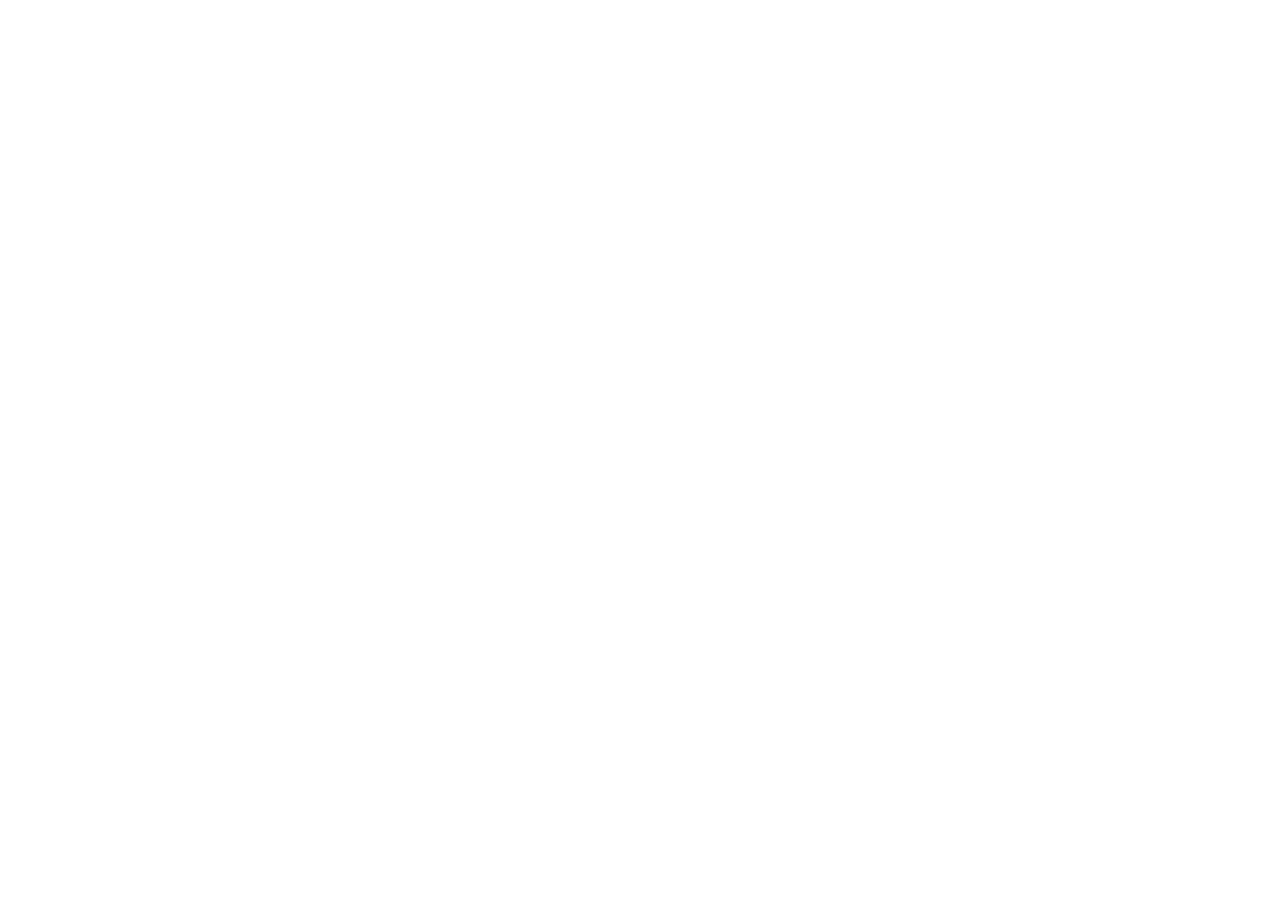
==== Amazon-Clone-Website/index.html @ 2a03a711 "Setting Up Environment" ====
<!DOCTYPE html>
<html lang="en">
<head>
    <meta charset="UTF-8">
    <meta name="viewport" content="width=device-width, initial-scale=1.0">
    <title>Amazon</title>
    <link rel="stylesheet" href="https://cdnjs.cloudflare.com/ajax/libs/font-awesome/6.4.0/css/all.min.css" integrity="sha512-iecdLmaskl7CVkqkXNQ/ZH/XLlvWZOJyj7Yy7tcenmpD1ypASozpmT/E0iPtmFIB46ZmdtAc9eNBvH0H/ZpiBw==" crossorigin="anonymous" referrerpolicy="no-referrer" />
    <link rel="stylesheet" href="style.css">
</head>
<body>
    
</body>
</html>
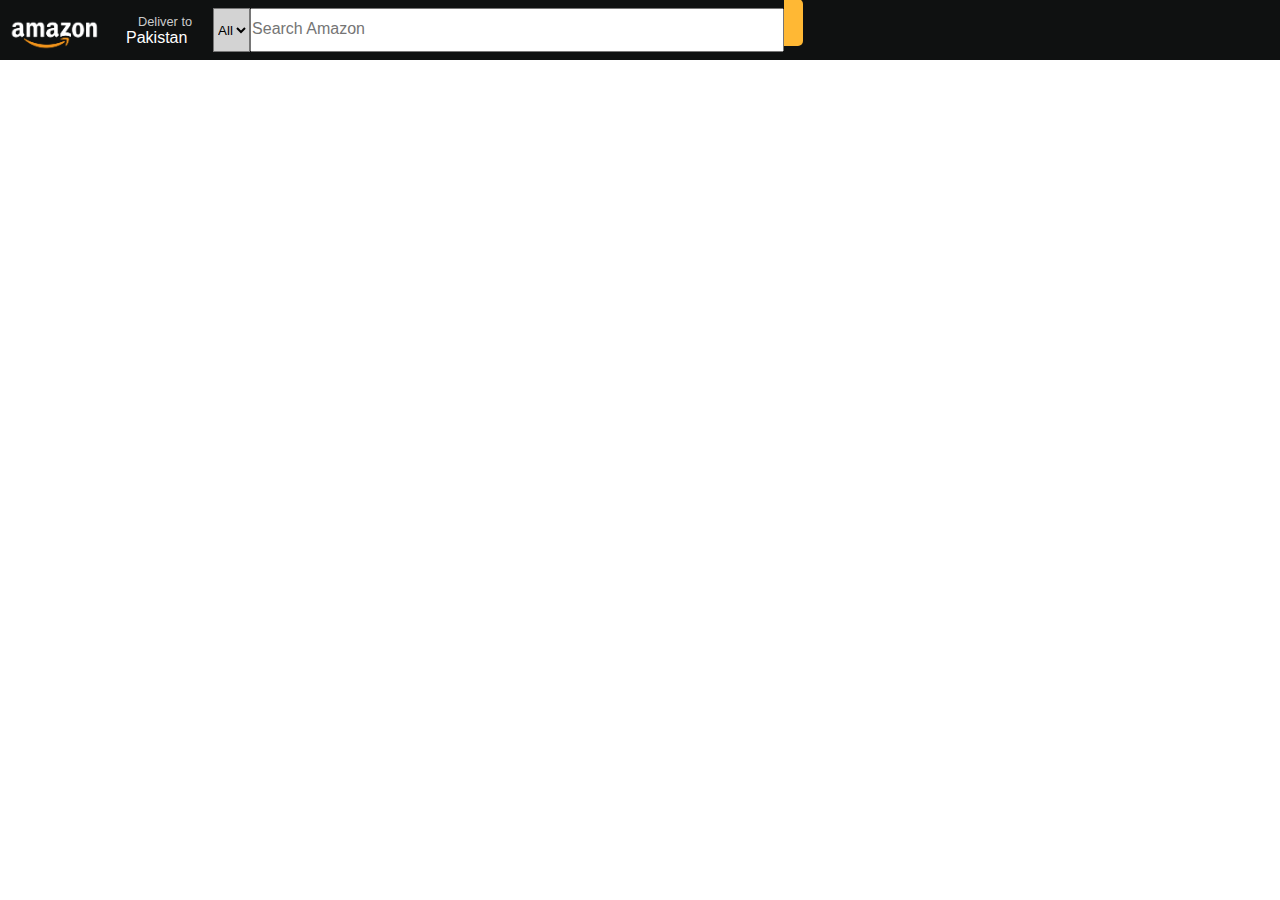
==== commit 19c76adc: "Working on Navbar" ====
--- a/Amazon-Clone-Website/index.html
+++ b/Amazon-Clone-Website/index.html
@@ -8,6 +8,30 @@
     <link rel="stylesheet" href="style.css">
 </head>
 <body>
-    
+    <header>
+        <div class="navbar">
+            <div class="nav-logo border">
+                <div class="logo"></div>
+            </div>
+
+            <div class="nav-address border">
+                <p class="add-first">Deliver to</p>
+                <div class="add-icon">
+                    <i class="fa-solid fa-location-dot"></i>
+                    <p class="add-second">Pakistan</p>
+                </div>
+            </div>
+
+            <div class="nav-search">
+                <select>
+                    <option class="select-search">All</option>
+                </select>
+                <input placeholder="Search Amazon" class="input-search">
+                <div class="search-icon">
+                    <i class="fa-solid fa-magnifying-glass"></i>
+                </div>
+            </div>
+        </div>
+    </header>
 </body>
 </html>--- a/Amazon-Clone-Website/style.css
+++ b/Amazon-Clone-Website/style.css
@@ -0,0 +1,87 @@
+* {
+    margin: 0;
+    font-family: Arial;
+    border: border-box;
+}
+
+.navbar {
+    color: white;
+    height: 60px;
+    background-color: #0f1111;
+    display: flex;
+    align-items: center;
+}
+
+.nav-logo {
+    height: 50px;
+    width: 100px;
+}
+
+.logo {
+    background-image: url(./images/amazon_logo.png);
+    background-size: cover;
+    height: 60px;
+    width: 100%;
+}
+
+.border {
+    border: 1.5px solid transparent;
+}
+
+.border:hover{
+    border: 1.5px solid white;
+}
+
+/* BOX 2 */
+
+.nav-address {
+    margin-left: 20px;
+}
+
+.add-first {
+    color: #cccccc;
+    font-size: 0.8rem;
+    margin-left: 15px;
+}
+
+.add-second {
+    font-size: 1rem;
+    margin-left: 3px;
+}
+
+.add-icon {
+    display: flex;
+    align-items: center;
+}
+
+/* BOX 3 */
+
+.nav-search {
+    display: flex;
+    margin-left: 20px;
+}
+
+select {
+    background-color: lightgray;
+}
+
+.select-search {
+    height: 34px;
+    width: 43px;
+}
+
+.input-search {
+    padding: 7px 10px 10px 0px;
+    height: 23px;
+    width: 520px;
+    font-size: 1rem;   
+}
+
+.fa-magnifying-glass {
+    background-color: #ffb834;
+    color: black;
+    padding: 9.5px;
+    border-top-right-radius: 5px;
+    border-bottom-right-radius: 5px;
+    font-size: 25px;
+}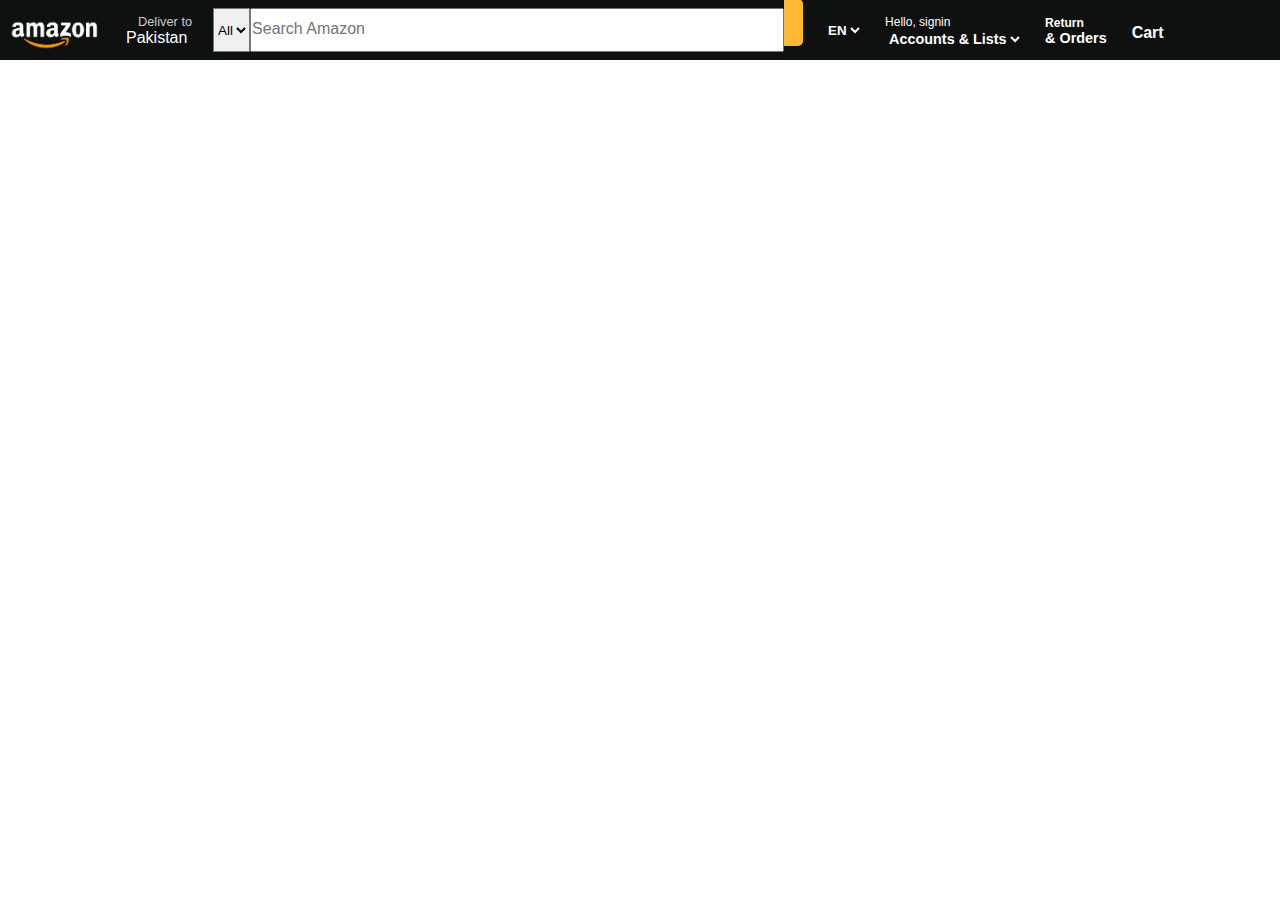
==== commit 78a47868: "Navbar Completed" ====
--- a/Amazon-Clone-Website/index.html
+++ b/Amazon-Clone-Website/index.html
@@ -31,6 +31,29 @@
                     <i class="fa-solid fa-magnifying-glass"></i>
                 </div>
             </div>
+
+            <div class="select-country border">
+                <select>
+                    <option>EN</option>
+                </select>
+            </div>
+
+            <div class="signin border">
+                <p><span>Hello, signin</span></p>
+                <select>
+                    <option>Accounts & Lists</option>
+                </select>
+            </div>
+
+            <div class="orders border">
+                <p><span>Return</span></p>
+                <p>& Orders</p>
+            </div>
+
+            <div class="cart border">
+                <i class="cart-logo fa-solid fa-cart-shopping"></i>
+                <p>Cart</p>
+            </div>
         </div>
     </header>
 </body>
--- a/Amazon-Clone-Website/style.css
+++ b/Amazon-Clone-Website/style.css
@@ -62,7 +62,7 @@
 }
 
 select {
-    background-color: lightgray;
+    background-color: #f0f0f0;
 }
 
 .select-search {
@@ -84,4 +84,65 @@
     border-top-right-radius: 5px;
     border-bottom-right-radius: 5px;
     font-size: 25px;
+}
+
+/* BOX 4 */
+
+.select-country select {
+    height: 29px;
+    background-color: transparent;
+    color: white;
+    font-weight: bold;
+    border: none;
+}
+
+.select-country {
+    margin-left: 20px;
+}
+
+/* BOX 5 */
+
+.signin {
+    margin-left: 20px;
+}
+.signin p span {
+    font-size: 0.75rem;
+}
+
+.signin select {
+    font-size: 0.9rem;
+    font-weight: 600;
+    color: white;
+    background-color: transparent;
+    border: none;
+}
+
+/* BOX 6 */
+.orders {
+    margin-left: 20px;
+}
+.orders p span {
+    font-size: 0.75rem;
+}
+
+.orders p {
+    font-weight: 600;
+    font-size: 0.9rem;
+}
+
+/* BOX 7 */
+
+.cart {
+    display: flex;
+    margin-left: 20px;
+}
+
+.cart-logo {
+    font-size: 1.5rem;
+    margin-right: 3px;
+}
+
+.cart p {
+    margin-top: 6px;
+    font-weight: 600;
 }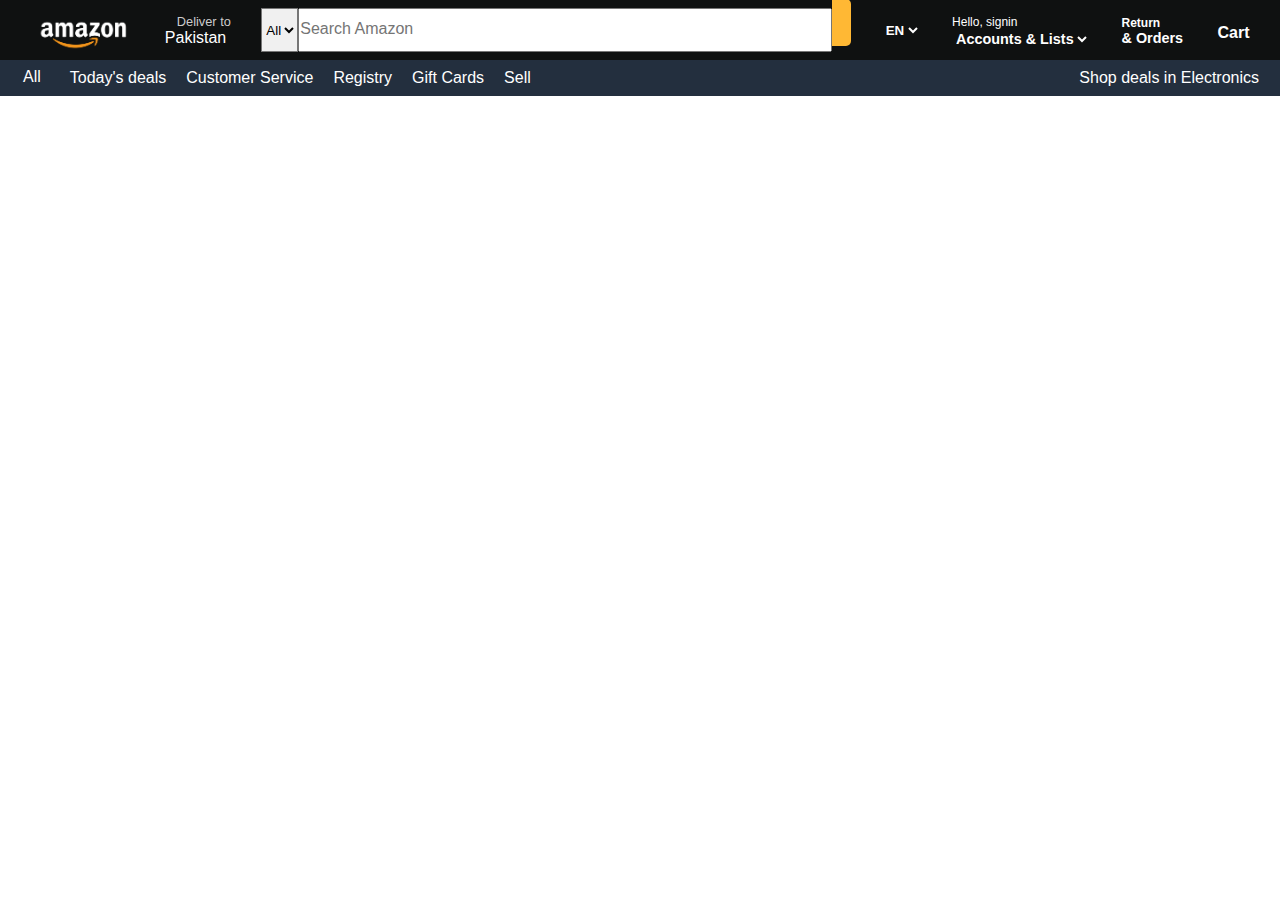
==== commit f867b581: "Panel Completed" ====
--- a/Amazon-Clone-Website/index.html
+++ b/Amazon-Clone-Website/index.html
@@ -55,6 +55,40 @@
                 <p>Cart</p>
             </div>
         </div>
+
+        <div class="panel">
+            <div class="inner-panel-1">
+            <div class="item1 items">
+                <i class="fa-solid fa-bars"></i>
+                <p>All</p>
+            </div>
+
+            <div class="item2 items border">
+                <p>Today's deals</p>
+            </div>
+
+            <div class="item3 items border">
+                <p>Customer Service</p>
+            </div>
+
+            <div class="item4 items border">
+                <p>Registry</p>
+            </div>
+            
+            <div class="item4 items border">
+                <p>Gift Cards</p>
+            </div>
+            
+            <div class="item5 items border">
+                <p>Sell</p>
+            </div>
+        </div>
+        <div class="inner-panel-2">
+            <div class="item6 items border">
+                <p>Shop deals in Electronics</p>
+            </div>
+        </div>
+        </div>
     </header>
 </body>
 </html>--- a/Amazon-Clone-Website/style.css
+++ b/Amazon-Clone-Website/style.css
@@ -10,6 +10,7 @@
     background-color: #0f1111;
     display: flex;
     align-items: center;
+    justify-content: space-evenly;
 }
 
 .nav-logo {
@@ -34,10 +35,6 @@
 
 /* BOX 2 */
 
-.nav-address {
-    margin-left: 20px;
-}
-
 .add-first {
     color: #cccccc;
     font-size: 0.8rem;
@@ -58,7 +55,6 @@
 
 .nav-search {
     display: flex;
-    margin-left: 20px;
 }
 
 select {
@@ -96,15 +92,8 @@
     border: none;
 }
 
-.select-country {
-    margin-left: 20px;
-}
-
 /* BOX 5 */
 
-.signin {
-    margin-left: 20px;
-}
 .signin p span {
     font-size: 0.75rem;
 }
@@ -118,9 +107,7 @@
 }
 
 /* BOX 6 */
-.orders {
-    margin-left: 20px;
-}
+
 .orders p span {
     font-size: 0.75rem;
 }
@@ -134,7 +121,6 @@
 
 .cart {
     display: flex;
-    margin-left: 20px;
 }
 
 .cart-logo {
@@ -145,4 +131,30 @@
 .cart p {
     margin-top: 6px;
     font-weight: 600;
+}
+
+.panel {
+    background-color: #232f3e;
+    color: white;
+    padding: 8px 20px;
+    display: flex;
+    justify-content: space-between;
+}
+
+.inner-panel-1 {
+    display: flex;
+    gap: 15px;
+}
+.item1 {
+    display: flex;
+    margin-right: 10px;
+}
+
+.items p {
+    font-weight: 400;
+    margin-left: 3px;
+}
+
+.item6 {
+    float: right;
 }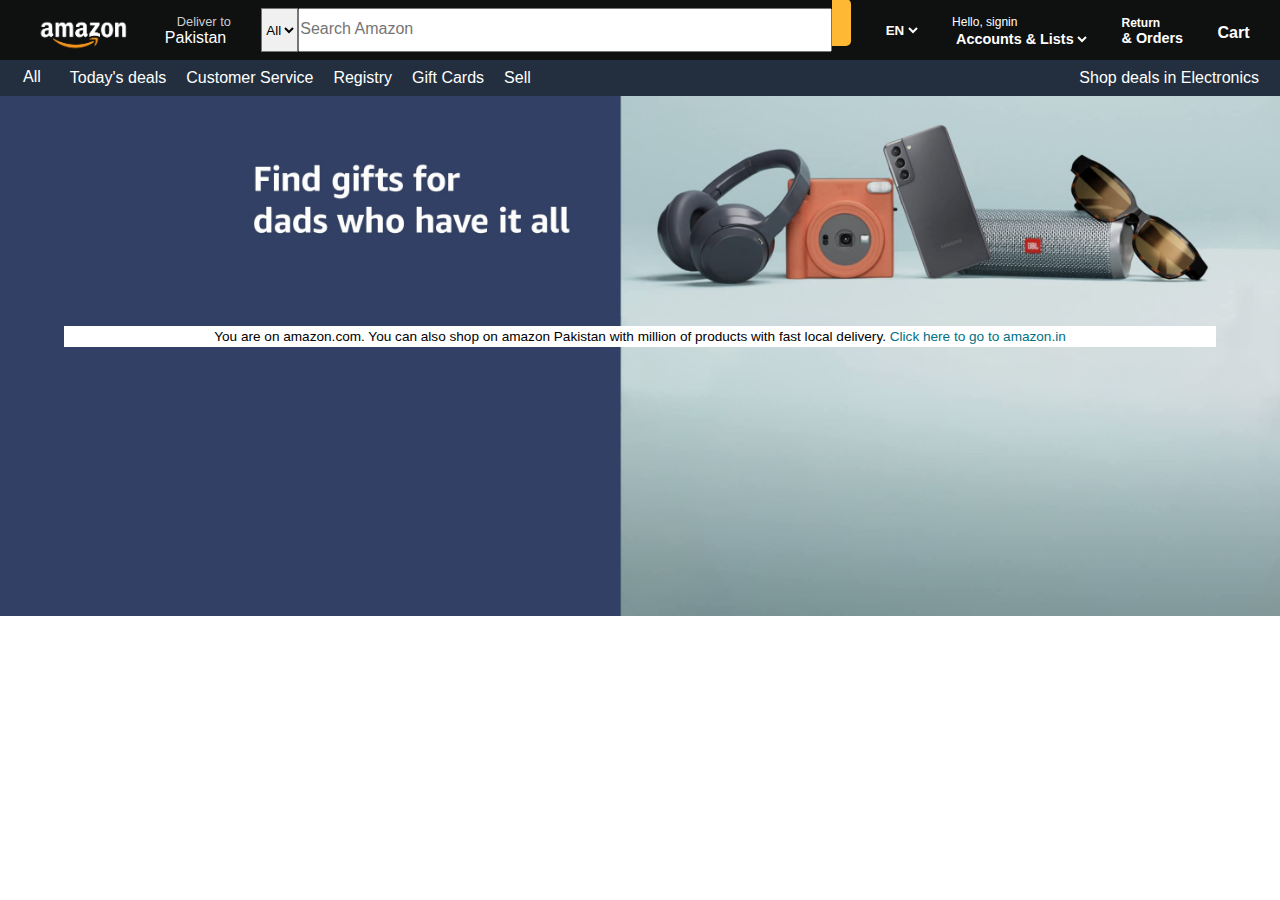
==== commit 56e2b5ca: "hero section completed" ====
--- a/Amazon-Clone-Website/index.html
+++ b/Amazon-Clone-Website/index.html
@@ -90,5 +90,13 @@
         </div>
         </div>
     </header>
+
+    <div class="hero-section">
+        <div class="hero-msg">
+            <div class="msg">
+            <p>You are on amazon.com. You can also shop on amazon Pakistan with million of products with fast local delivery. <a href="https://www.amazon.com/ap/signin?openid.pape.max_auth_age=0&openid.return_to=https%3A%2F%2Fwww.amazon.com%2F%3Fref_%3Dnav_signin&openid.identity=http%3A%2F%2Fspecs.openid.net%2Fauth%2F2.0%2Fidentifier_select&openid.assoc_handle=usflex&openid.mode=checkid_setup&openid.claimed_id=http%3A%2F%2Fspecs.openid.net%2Fauth%2F2.0%2Fidentifier_select&openid.ns=http%3A%2F%2Fspecs.openid.net%2Fauth%2F2.0">Click here to go to amazon.in</a></p>
+        </div>
+        </div>
+    </div>
 </body>
 </html>--- a/Amazon-Clone-Website/style.css
+++ b/Amazon-Clone-Website/style.css
@@ -157,4 +157,34 @@
 
 .item6 {
     float: right;
+}
+
+/* HERO SECTION */
+
+.hero-section {
+    background-image: url("./images/hero_image.jpg");
+    height: 520px;
+    background-size: cover;
+}
+
+.hero-msg {
+    display: flex;
+    align-items: center;    
+    justify-content: center;
+    padding-top: 230px;
+}
+
+.msg {
+    display: flex;
+    align-items: center;    
+    justify-content: center;
+    background-color: white;
+    width: 90%;
+    padding: 3px 0px;
+    font-size: 0.85rem;
+}
+
+.msg a {
+    color: #007185;
+    text-decoration: none;
 }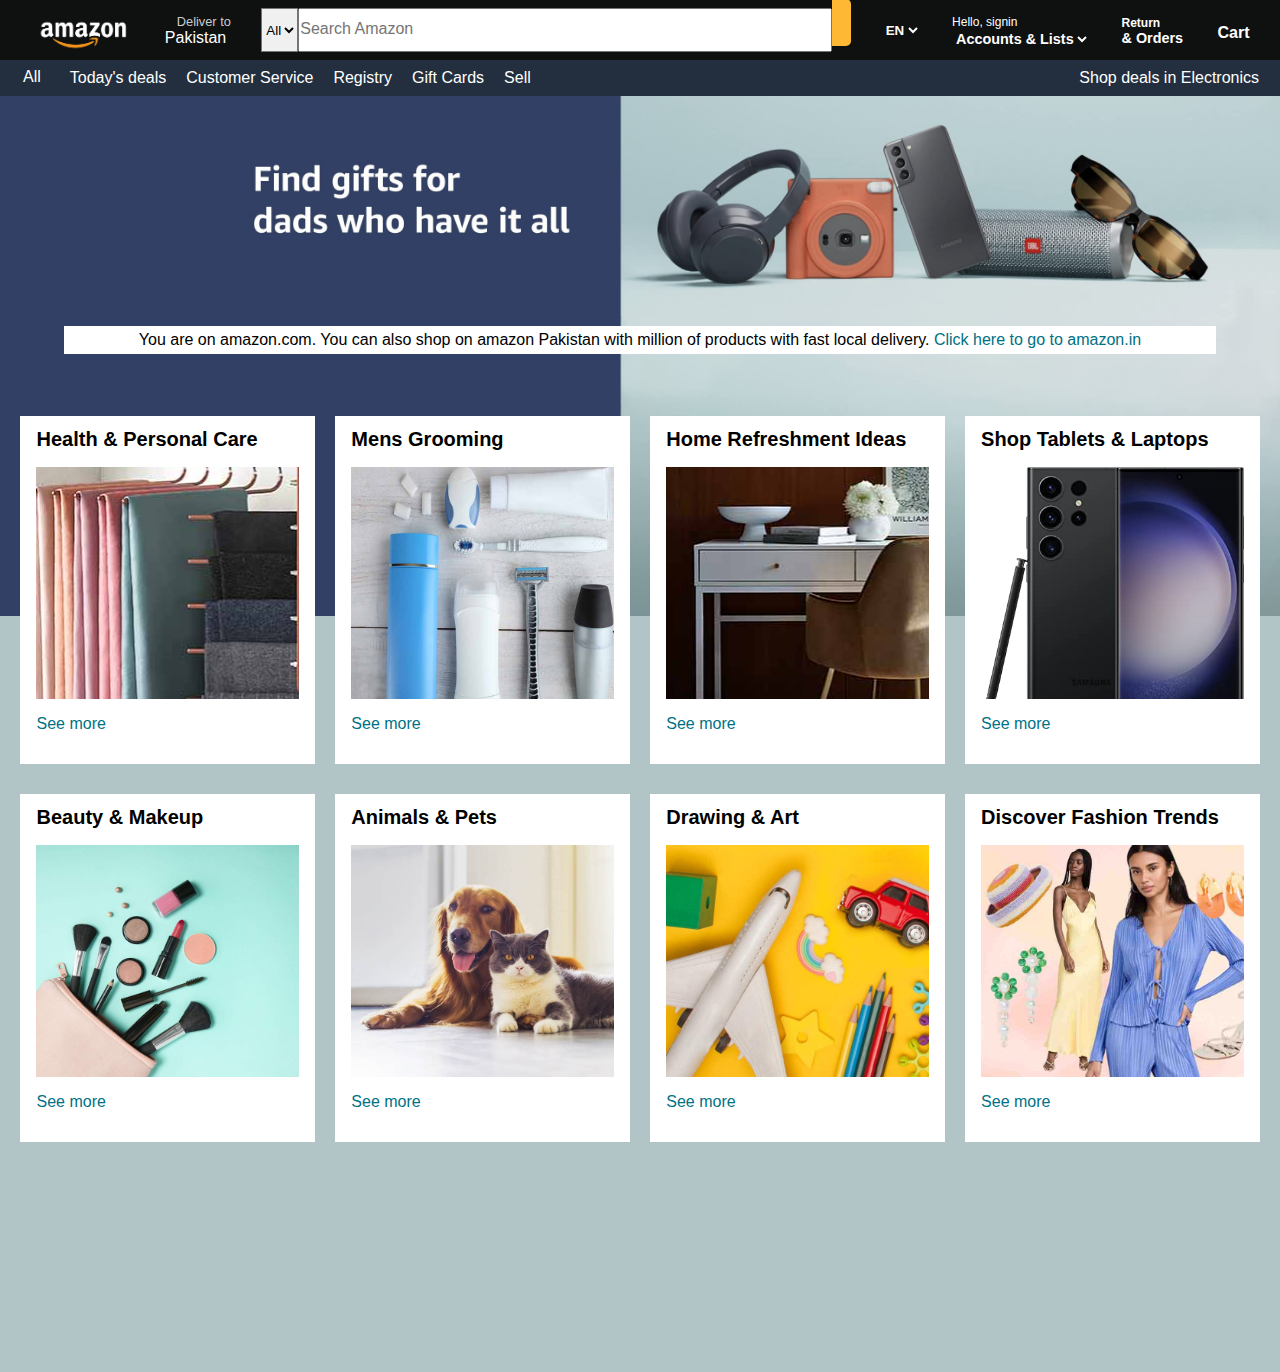
==== commit f130badc: "Shopping section completed" ====
--- a/Amazon-Clone-Website/index.html
+++ b/Amazon-Clone-Website/index.html
@@ -1,12 +1,16 @@
 <!DOCTYPE html>
 <html lang="en">
+
 <head>
     <meta charset="UTF-8">
     <meta name="viewport" content="width=device-width, initial-scale=1.0">
     <title>Amazon</title>
-    <link rel="stylesheet" href="https://cdnjs.cloudflare.com/ajax/libs/font-awesome/6.4.0/css/all.min.css" integrity="sha512-iecdLmaskl7CVkqkXNQ/ZH/XLlvWZOJyj7Yy7tcenmpD1ypASozpmT/E0iPtmFIB46ZmdtAc9eNBvH0H/ZpiBw==" crossorigin="anonymous" referrerpolicy="no-referrer" />
+    <link rel="stylesheet" href="https://cdnjs.cloudflare.com/ajax/libs/font-awesome/6.4.0/css/all.min.css"
+        integrity="sha512-iecdLmaskl7CVkqkXNQ/ZH/XLlvWZOJyj7Yy7tcenmpD1ypASozpmT/E0iPtmFIB46ZmdtAc9eNBvH0H/ZpiBw=="
+        crossorigin="anonymous" referrerpolicy="no-referrer" />
     <link rel="stylesheet" href="style.css">
 </head>
+
 <body>
     <header>
         <div class="navbar">
@@ -58,45 +62,108 @@
 
         <div class="panel">
             <div class="inner-panel-1">
-            <div class="item1 items">
-                <i class="fa-solid fa-bars"></i>
-                <p>All</p>
+                <div class="item1 items">
+                    <i class="fa-solid fa-bars"></i>
+                    <p>All</p>
+                </div>
+
+                <div class="item2 items border">
+                    <p>Today's deals</p>
+                </div>
+
+                <div class="item3 items border">
+                    <p>Customer Service</p>
+                </div>
+
+                <div class="item4 items border">
+                    <p>Registry</p>
+                </div>
+
+                <div class="item4 items border">
+                    <p>Gift Cards</p>
+                </div>
+
+                <div class="item5 items border">
+                    <p>Sell</p>
+                </div>
             </div>
-
-            <div class="item2 items border">
-                <p>Today's deals</p>
+            <div class="inner-panel-2">
+                <div class="item6 items border">
+                    <p>Shop deals in Electronics</p>
+                </div>
             </div>
-
-            <div class="item3 items border">
-                <p>Customer Service</p>
-            </div>
-
-            <div class="item4 items border">
-                <p>Registry</p>
-            </div>
-            
-            <div class="item4 items border">
-                <p>Gift Cards</p>
-            </div>
-            
-            <div class="item5 items border">
-                <p>Sell</p>
-            </div>
-        </div>
-        <div class="inner-panel-2">
-            <div class="item6 items border">
-                <p>Shop deals in Electronics</p>
-            </div>
-        </div>
         </div>
     </header>
 
     <div class="hero-section">
         <div class="hero-msg">
             <div class="msg">
-            <p>You are on amazon.com. You can also shop on amazon Pakistan with million of products with fast local delivery. <a href="https://www.amazon.com/ap/signin?openid.pape.max_auth_age=0&openid.return_to=https%3A%2F%2Fwww.amazon.com%2F%3Fref_%3Dnav_signin&openid.identity=http%3A%2F%2Fspecs.openid.net%2Fauth%2F2.0%2Fidentifier_select&openid.assoc_handle=usflex&openid.mode=checkid_setup&openid.claimed_id=http%3A%2F%2Fspecs.openid.net%2Fauth%2F2.0%2Fidentifier_select&openid.ns=http%3A%2F%2Fspecs.openid.net%2Fauth%2F2.0">Click here to go to amazon.in</a></p>
+                <p>You are on amazon.com. You can also shop on amazon Pakistan with million of products with fast local
+                    delivery. <a
+                        href="https://www.amazon.com/ap/signin?openid.pape.max_auth_age=0&openid.return_to=https%3A%2F%2Fwww.amazon.com%2F%3Fref_%3Dnav_signin&openid.identity=http%3A%2F%2Fspecs.openid.net%2Fauth%2F2.0%2Fidentifier_select&openid.assoc_handle=usflex&openid.mode=checkid_setup&openid.claimed_id=http%3A%2F%2Fspecs.openid.net%2Fauth%2F2.0%2Fidentifier_select&openid.ns=http%3A%2F%2Fspecs.openid.net%2Fauth%2F2.0">Click
+                        here to go to amazon.in</a></p>
+            </div>
         </div>
+    </div>
+
+    <div class="shop-section">
+        <div class="box1 box">
+            <div class="box-content">
+                <h2>Health & Personal Care</h2>
+                <div class="box-img" style="background-image: url(./images/box1_image.jpg);"></div>
+                <p>See more</p>
+            </div>
+        </div>
+        <div class="box2 box">
+            <div class="box-content">
+                <h2>Mens Grooming</h2>
+                <div class="box-img" style="background-image: url(./images/box2_image.jpg);"></div>
+                <p>See more</p>
+            </div>
+        </div>
+        <div class="box3 box">
+            <div class="box-content">
+                <h2>Home Refreshment Ideas</h2>
+                <div class="box-img" style="background-image: url(./images/box3_image.jpg);"></div>
+                <p>See more</p>
+            </div>
+        </div>
+        <div class="box4 box">
+            <div class="box-content">
+                <h2>Shop Tablets & Laptops</h2>
+                <div class="box-img" style="background-image: url(./images/box4_image.jpg);"></div>
+                <p>See more</p>
+            </div>
+        </div>
+        <div class="box5 box">
+            <div class="box-content">
+                <h2>Beauty & Makeup</h2>
+                <div class="box-img" style="background-image: url(./images/box5_image.jpg);"></div>
+                <p>See more</p>
+            </div>
+        </div>
+        <div class="box6 box">
+            <div class="box-content">
+                <h2>Animals & Pets</h2>
+                <div class="box-img" style="background-image: url(./images/box6_image.jpg);"></div>
+                <p>See more</p>
+            </div>
+        </div>
+        <div class="box7 box">
+            <div class="box-content">
+                <h2>Drawing & Art</h2>
+                <div class="box-img" style="background-image: url(./images/box7_image.jpg);"></div>
+                <p>See more</p>
+            </div>
+        </div>
+        <div class="box8 box">
+            <div class="box-content">
+                <h2>Discover Fashion Trends</h2>
+                <div class="box-img" style="background-image: url(./images/box8_image.jpg);"></div>
+                <p>See more</p>
+            </div>
         </div>
     </div>
 </body>
+
 </html>--- a/Amazon-Clone-Website/style.css
+++ b/Amazon-Clone-Website/style.css
@@ -165,6 +165,7 @@
     background-image: url("./images/hero_image.jpg");
     height: 520px;
     background-size: cover;
+    /* padding-bottom: 200px; */
 }
 
 .hero-msg {
@@ -180,11 +181,51 @@
     justify-content: center;
     background-color: white;
     width: 90%;
-    padding: 3px 0px;
-    font-size: 0.85rem;
+    padding: 5px 0px;
+    font-size: 1rem;
 }
 
 .msg a {
     color: #007185;
     text-decoration: none;
+}
+
+/* SHOP SECTION */
+
+.shop-section {
+    display: flex;
+    justify-content: space-evenly;
+    /* margin-top: -200px; */
+    background-color: #b1c5c6;
+    flex-wrap: wrap;
+}
+
+.box {
+    width: 23%;
+    height: 348px;
+    background-color: white;
+    position: relative;
+    top: -200px;
+    margin-bottom: 30px;
+}
+
+.box-img {
+    height: 232px;
+    background-size: cover;
+    background-repeat: none;
+    margin: 1rem 0rem;
+}
+
+.box-content {
+    margin: 0rem 1rem;
+}
+
+.box-content h2 {
+    font-size: 1.25rem;
+    margin-top: 12px;
+    font-weight: bold;
+}
+
+.box-content p {
+    color: #007185;
 }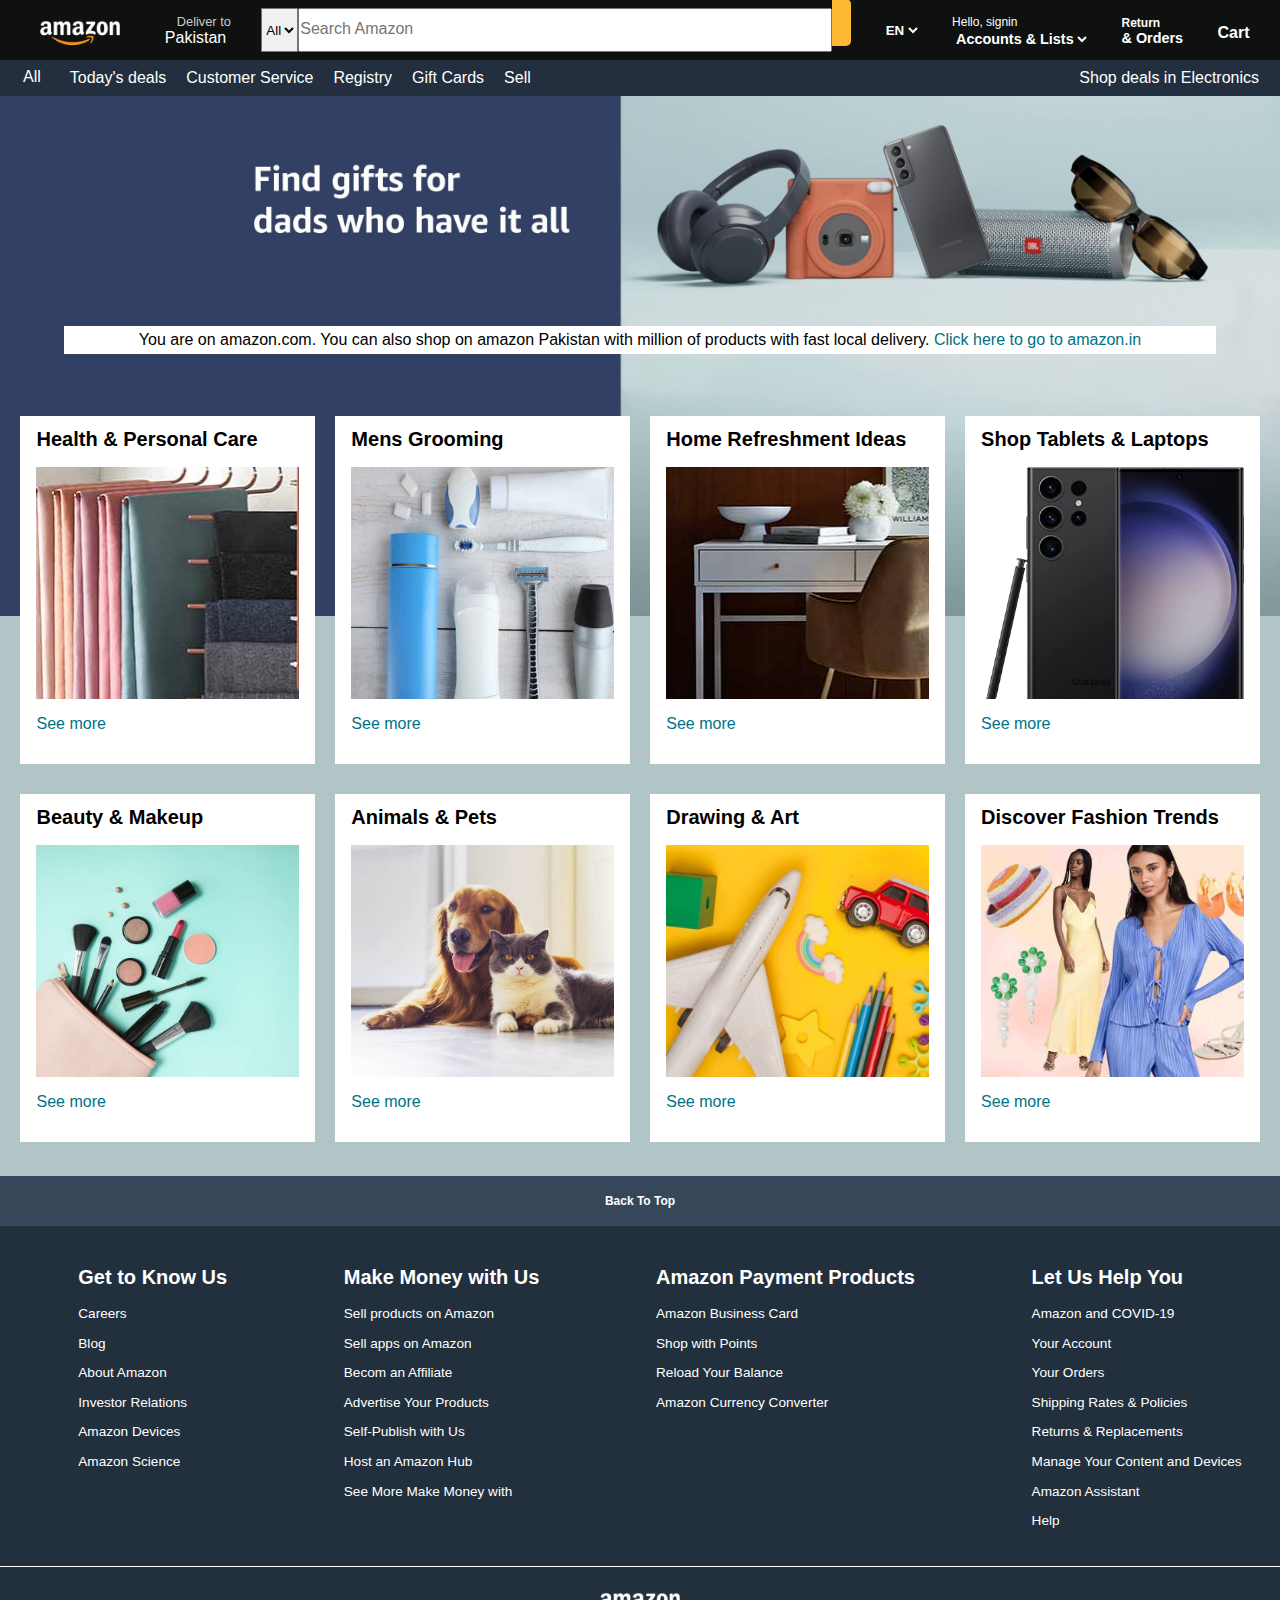
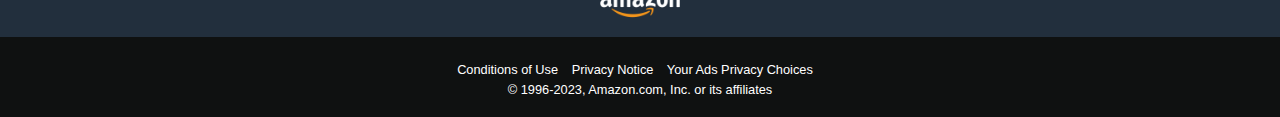
==== commit bc4df209: "Footer section completed" ====
--- a/Amazon-Clone-Website/index.html
+++ b/Amazon-Clone-Website/index.html
@@ -164,6 +164,69 @@
             </div>
         </div>
     </div>
+
+    <footer>
+        <div class="foot-panel1">
+            Back To Top
+        </div>
+        <div class="foot-panel2">
+            <ul>
+                <h4>Get to Know Us</h4>
+                <li>Careers</li>
+                <li>Blog</li>
+                <li>About Amazon</li>
+                <li>Investor Relations</li>
+                <li>Amazon Devices</li>
+                <li>Amazon Science</li>
+            </ul>
+
+            <ul>
+                <h4>Make Money with Us</h4>
+                <li>Sell products on Amazon</li>
+                <li>Sell apps on Amazon</li>
+                <li>Becom an Affiliate</li>
+                <li>Advertise Your Products</li>
+                <li>Self-Publish with Us</li>
+                <li>Host an Amazon Hub</li>
+                <li>See More Make Money with</li>
+            </ul>
+
+            <ul>
+                <h4>Amazon Payment Products</h4>
+                <li>Amazon Business Card</li>
+                <li>Shop with Points</li>
+                <li>Reload Your Balance</li>
+                <li>Amazon Currency Converter</li>
+            </ul>
+
+            <ul>
+                <h4>Let Us Help You</h4>
+                <li>Amazon and COVID-19</li>
+                <li>Your Account</li>
+                <li>Your Orders</li>
+                <li>Shipping Rates & Policies</li>
+                <li>Returns & Replacements</li>
+                <li>Manage Your Content and Devices</li>
+                <li>Amazon Assistant</li>
+                <li>Help</li>
+            </ul>
+        </div>
+
+        <div class="foot-panel3">
+            <div class="logo"></div>
+        </div>
+
+        <div class="foot-panel4">
+            <div class="pages">
+                <a href="#">Conditions of Use</a>
+                <a href="#">Privacy Notice</a>
+                <a href="#">Your Ads Privacy Choices</a>
+            </div>
+            <div class="copyright">
+                © 1996-2023, Amazon.com, Inc. or its affiliates
+            </div>
+        </div>
+    </footer>
 </body>
 
 </html>--- a/Amazon-Clone-Website/style.css
+++ b/Amazon-Clone-Website/style.css
@@ -195,7 +195,7 @@
 .shop-section {
     display: flex;
     justify-content: space-evenly;
-    /* margin-top: -200px; */
+    height: 560px;
     background-color: #b1c5c6;
     flex-wrap: wrap;
 }
@@ -228,4 +228,79 @@
 
 .box-content p {
     color: #007185;
+}
+
+/* FOOTER SECTION */
+
+.footer {
+    margin-top: 15px;
+}
+.foot-panel1 {
+    background-color: #37475a;
+    color: white;
+    height: 50px;
+    display: flex;
+    justify-content: center;
+    align-items: center;
+    font-size: 0.75rem;
+    font-weight: bold;
+}
+
+.foot-panel2 {
+    background-color: #222f3d;
+    color: white;
+    display: flex;
+    justify-content: space-around;
+    padding: 30px 0px;
+}
+
+.foot-panel2 ul h4 {
+    margin: 10px 0px;
+    font-size: 1.25rem;
+}
+
+.foot-panel2 ul li {
+    list-style: none;
+    line-height: 1.85rem;
+    font-weight: 400;
+    font-size: 0.85rem;
+}
+
+.foot-panel3 {
+    background-color: #222f3d;
+    color: white;
+    border-top: 0.5px solid white;
+    height: 70px;
+    display: flex;
+    justify-content: center;
+    align-items: center;
+}
+
+.logo {
+    background-image: url(./images/amazon_logo.png);
+    background-size: cover;
+    height: 50px;
+    width: 100px;
+}
+
+.foot-panel4 {
+    background-color: #0f1111;
+    color: white;
+    height: 80px;
+    text-align: center;
+    font-size: 0.8rem;
+}
+
+.pages {
+    padding-top: 25px;
+}
+
+.pages a {
+    color: white;
+    text-decoration: none;
+    margin-right: 10px;
+}
+
+.copyright {
+    padding-top: 5px;
 }